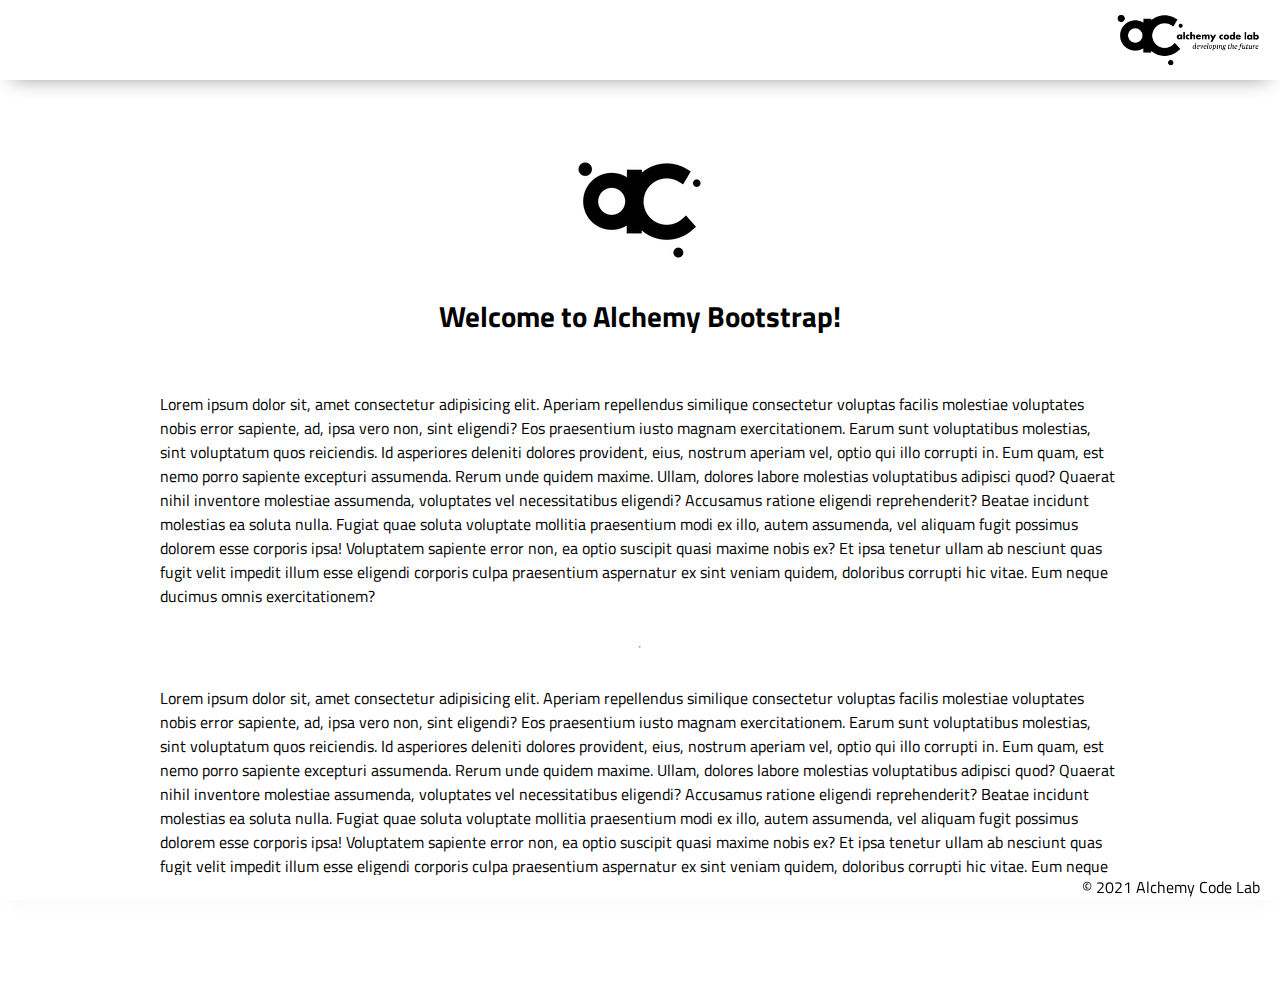
==== index.html @ 33aa9cdf "Initial commit" ====
<!DOCTYPE html>
<html lang="en">

<head>
    <meta charset="UTF-8">
    <meta name="viewport" content="width=device-width, initial-scale=1.0">
    <meta http-equiv="X-UA-Compatible" content="ie=edge">
    <link href="https://fonts.googleapis.com/css2?family=Titillium+Web:wght@300&display=swap" rel="stylesheet">
    <link rel="stylesheet" href="./styles/reset.css">
    <link rel="stylesheet" href="./styles/style.css">
    <link rel="stylesheet" href="./styles/home.css">
    <title>Document</title>
</head>

<body>
    <header>
        <div class="gutter-right logo">
            <img src="./assets/big-logo.png" />
        </div>
    </header>
    <main>
        <section class="main-section">
            <img class="main-logo" src="./assets/alchemy-logo.png" />
            <h2>
                Welcome to Alchemy Bootstrap!
            </h2>

            <p>
                Lorem ipsum dolor sit, amet consectetur adipisicing elit. Aperiam repellendus similique consectetur
                voluptas facilis molestiae voluptates nobis error sapiente, ad, ipsa vero non, sint eligendi? Eos
                praesentium iusto magnam exercitationem.
                Earum sunt voluptatibus molestias, sint voluptatum quos reiciendis. Id asperiores deleniti dolores
                provident, eius, nostrum aperiam vel, optio qui illo corrupti in. Eum quam, est nemo porro sapiente
                excepturi assumenda.
                Rerum unde quidem maxime. Ullam, dolores labore molestias voluptatibus adipisci quod? Quaerat nihil
                inventore molestiae assumenda, voluptates vel necessitatibus eligendi? Accusamus ratione eligendi
                reprehenderit? Beatae incidunt molestias ea soluta nulla.
                Fugiat quae soluta voluptate mollitia praesentium modi ex illo, autem assumenda, vel aliquam fugit
                possimus dolorem esse corporis ipsa! Voluptatem sapiente error non, ea optio suscipit quasi maxime nobis
                ex?
                Et ipsa tenetur ullam ab nesciunt quas fugit velit impedit illum esse eligendi corporis culpa
                praesentium aspernatur ex sint veniam quidem, doloribus corrupti hic vitae. Eum neque ducimus omnis
                exercitationem?
            </p>
            <hr />
            <p>
                Lorem ipsum dolor sit, amet consectetur adipisicing elit. Aperiam repellendus similique consectetur
                voluptas facilis molestiae voluptates nobis error sapiente, ad, ipsa vero non, sint eligendi? Eos
                praesentium iusto magnam exercitationem.
                Earum sunt voluptatibus molestias, sint voluptatum quos reiciendis. Id asperiores deleniti dolores
                provident, eius, nostrum aperiam vel, optio qui illo corrupti in. Eum quam, est nemo porro sapiente
                excepturi assumenda.
                Rerum unde quidem maxime. Ullam, dolores labore molestias voluptatibus adipisci quod? Quaerat nihil
                inventore molestiae assumenda, voluptates vel necessitatibus eligendi? Accusamus ratione eligendi
                reprehenderit? Beatae incidunt molestias ea soluta nulla.
                Fugiat quae soluta voluptate mollitia praesentium modi ex illo, autem assumenda, vel aliquam fugit
                possimus dolorem esse corporis ipsa! Voluptatem sapiente error non, ea optio suscipit quasi maxime nobis
                ex?
                Et ipsa tenetur ullam ab nesciunt quas fugit velit impedit illum esse eligendi corporis culpa
                praesentium aspernatur ex sint veniam quidem, doloribus corrupti hic vitae. Eum neque ducimus omnis
                exercitationem?
            </p>

        </section>
    </main>
    <footer>
        <div class="copy gutter-right">&copy; 2021 Alchemy Code Lab</div>
    </footer>

    <script type="module" src="./app.js"></script>
</body>

</html>
---- styles/style.css ----
body {
    /* feel free to update these css variables for a quick theme */
    
    --color1: white;
    --color2: white;
    --color3: white;
    --color4: white;
    --color5: white;
    
    /* https://coolors.co/generate and click export -> scss to get the colors to copy and paste below*/
        
    /* --color1: hsla(349, 69%, 76%, 1);
    --color2: hsla(207, 67%, 44%, 1);
    --color3: hsla(200, 61%, 56%, 1);
    --color4: hsla(187, 41%, 94%, 1);
    --color5: hsla(170, 28%, 95%, 1); */

    /* --color1: hsla(45, 86%, 83%, 1);
    --color2: hsla(135, 65%, 98%, 1);
    --color3: hsla(315, 37%, 86%, 1);
    --color4: hsla(45, 73%, 98%, 1);
    --color5: hsla(224, 40%, 79%, 1); */
    
    --header-height: 80px;
    --shadow: 0px 10px 20px -12px rgba(0,0,0,0.45);
    --gutter: 30px;
    --footer-height: 25px;
    
    font-family: 'Titillium Web', sans-serif;
    background-color: var(--color2);
}

main {
    display: flex;
    flex-direction: column;
    justify-content: center;
    align-items: center;
    margin-bottom: calc(var(--footer-height));
}

section {
    background-color: var(--color5);
    max-width: 80%;
    display: flex;
    flex-direction: column;
    justify-content: center;
    align-items: center;
    padding-top: var(--gutter);
    padding-bottom: var(--gutter);
    margin-top: var(--gutter);
    margin-bottom: var(--gutter);
    border: solid 2px var(--color1);
}

header {
    display: flex;
    justify-content: flex-end;
    background-color: var(--color3);
    height: var(--header-height);
    box-shadow: var(--shadow);
}


h2 {
    font-size: 1.8rem;
    font-weight: bold;
}

.gutter-right {
    margin-right: 20px;
}

header img {
    height: var(--header-height);
}

p {
    margin: var(--gutter);
}
  
footer {
    position: fixed;
    width: 100%;
    bottom: 0;
    height: var(--footer-height);
    display: flex;
    justify-content: flex-end;
    background-color: var(--color3);
    box-shadow: var(--shadow);
}
---- styles/home.css ----
/* add home page styles here */
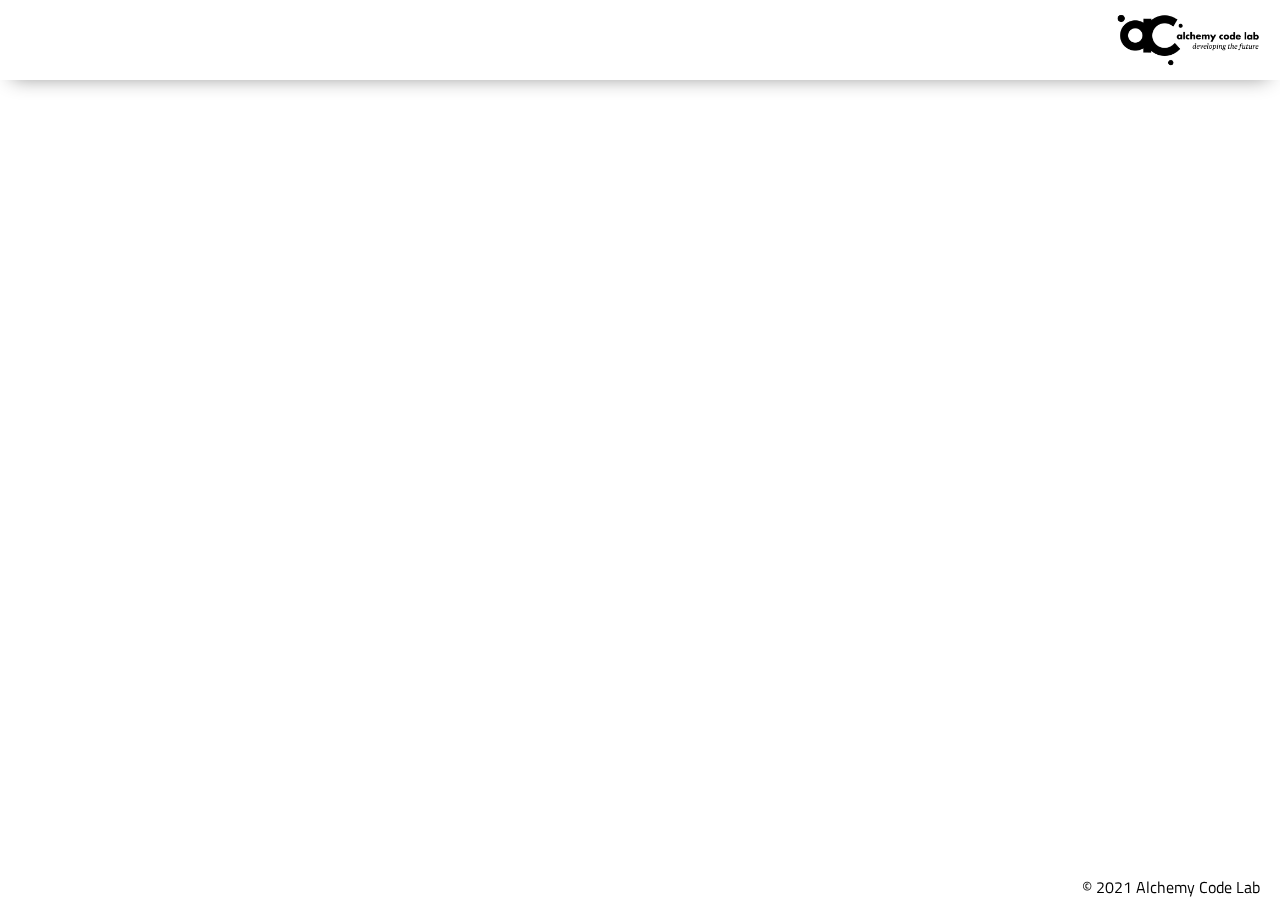
==== commit 0b044de4: "added first renderFunction" ====
--- a/index.html
+++ b/index.html
@@ -19,49 +19,6 @@
         </div>
     </header>
     <main>
-        <section class="main-section">
-            <img class="main-logo" src="./assets/alchemy-logo.png" />
-            <h2>
-                Welcome to Alchemy Bootstrap!
-            </h2>
-
-            <p>
-                Lorem ipsum dolor sit, amet consectetur adipisicing elit. Aperiam repellendus similique consectetur
-                voluptas facilis molestiae voluptates nobis error sapiente, ad, ipsa vero non, sint eligendi? Eos
-                praesentium iusto magnam exercitationem.
-                Earum sunt voluptatibus molestias, sint voluptatum quos reiciendis. Id asperiores deleniti dolores
-                provident, eius, nostrum aperiam vel, optio qui illo corrupti in. Eum quam, est nemo porro sapiente
-                excepturi assumenda.
-                Rerum unde quidem maxime. Ullam, dolores labore molestias voluptatibus adipisci quod? Quaerat nihil
-                inventore molestiae assumenda, voluptates vel necessitatibus eligendi? Accusamus ratione eligendi
-                reprehenderit? Beatae incidunt molestias ea soluta nulla.
-                Fugiat quae soluta voluptate mollitia praesentium modi ex illo, autem assumenda, vel aliquam fugit
-                possimus dolorem esse corporis ipsa! Voluptatem sapiente error non, ea optio suscipit quasi maxime nobis
-                ex?
-                Et ipsa tenetur ullam ab nesciunt quas fugit velit impedit illum esse eligendi corporis culpa
-                praesentium aspernatur ex sint veniam quidem, doloribus corrupti hic vitae. Eum neque ducimus omnis
-                exercitationem?
-            </p>
-            <hr />
-            <p>
-                Lorem ipsum dolor sit, amet consectetur adipisicing elit. Aperiam repellendus similique consectetur
-                voluptas facilis molestiae voluptates nobis error sapiente, ad, ipsa vero non, sint eligendi? Eos
-                praesentium iusto magnam exercitationem.
-                Earum sunt voluptatibus molestias, sint voluptatum quos reiciendis. Id asperiores deleniti dolores
-                provident, eius, nostrum aperiam vel, optio qui illo corrupti in. Eum quam, est nemo porro sapiente
-                excepturi assumenda.
-                Rerum unde quidem maxime. Ullam, dolores labore molestias voluptatibus adipisci quod? Quaerat nihil
-                inventore molestiae assumenda, voluptates vel necessitatibus eligendi? Accusamus ratione eligendi
-                reprehenderit? Beatae incidunt molestias ea soluta nulla.
-                Fugiat quae soluta voluptate mollitia praesentium modi ex illo, autem assumenda, vel aliquam fugit
-                possimus dolorem esse corporis ipsa! Voluptatem sapiente error non, ea optio suscipit quasi maxime nobis
-                ex?
-                Et ipsa tenetur ullam ab nesciunt quas fugit velit impedit illum esse eligendi corporis culpa
-                praesentium aspernatur ex sint veniam quidem, doloribus corrupti hic vitae. Eum neque ducimus omnis
-                exercitationem?
-            </p>
-
-        </section>
     </main>
     <footer>
         <div class="copy gutter-right">&copy; 2021 Alchemy Code Lab</div>
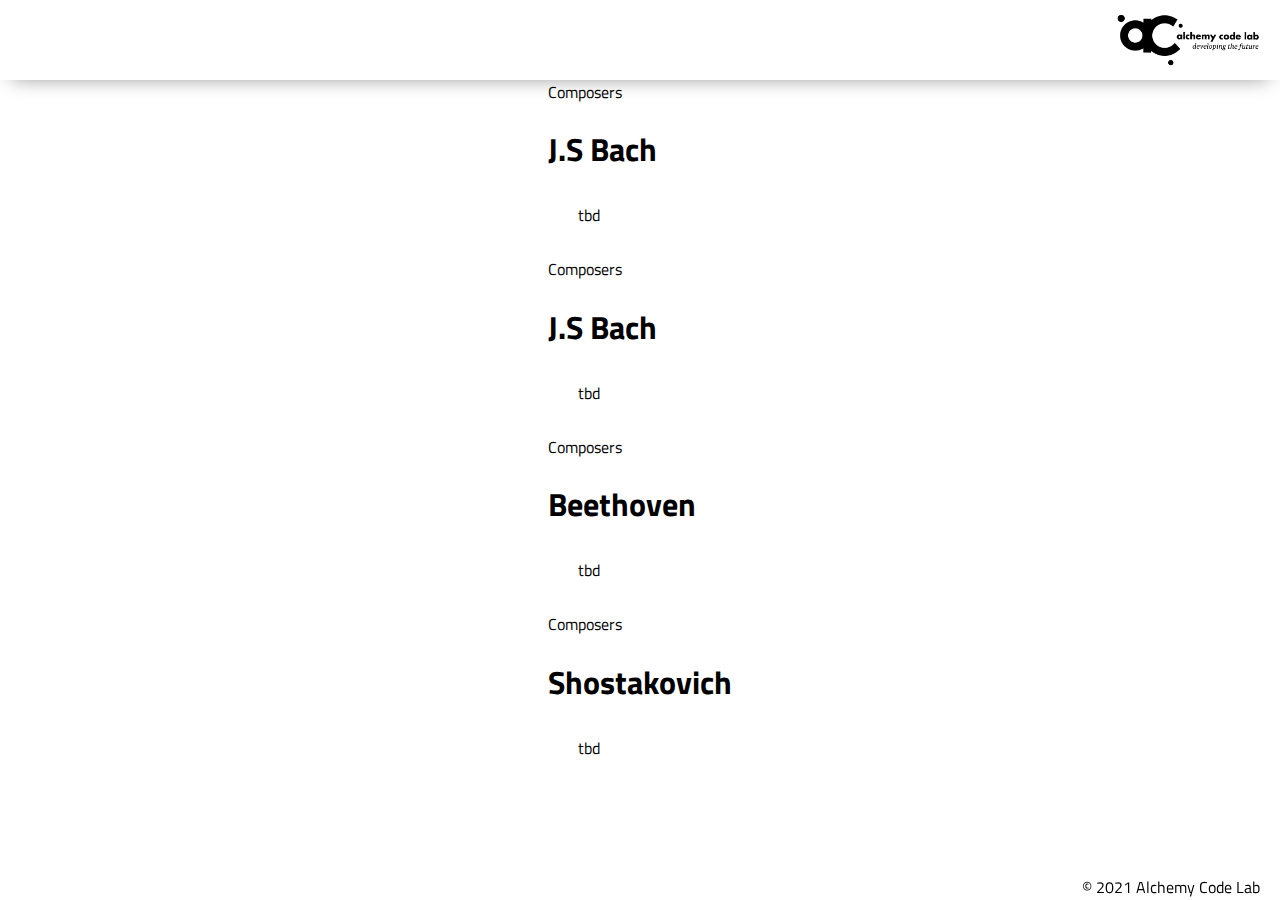
==== commit 631bf084: "renderComposerNames function passed test" ====
--- a/index.html
+++ b/index.html
@@ -19,6 +19,13 @@
         </div>
     </header>
     <main>
+        <div id="composers">
+            <div>
+                Composers
+                <h1>J.S Bach</h1>
+                <p>tbd</p>
+            </div>
+        </div>
     </main>
     <footer>
         <div class="copy gutter-right">&copy; 2021 Alchemy Code Lab</div>
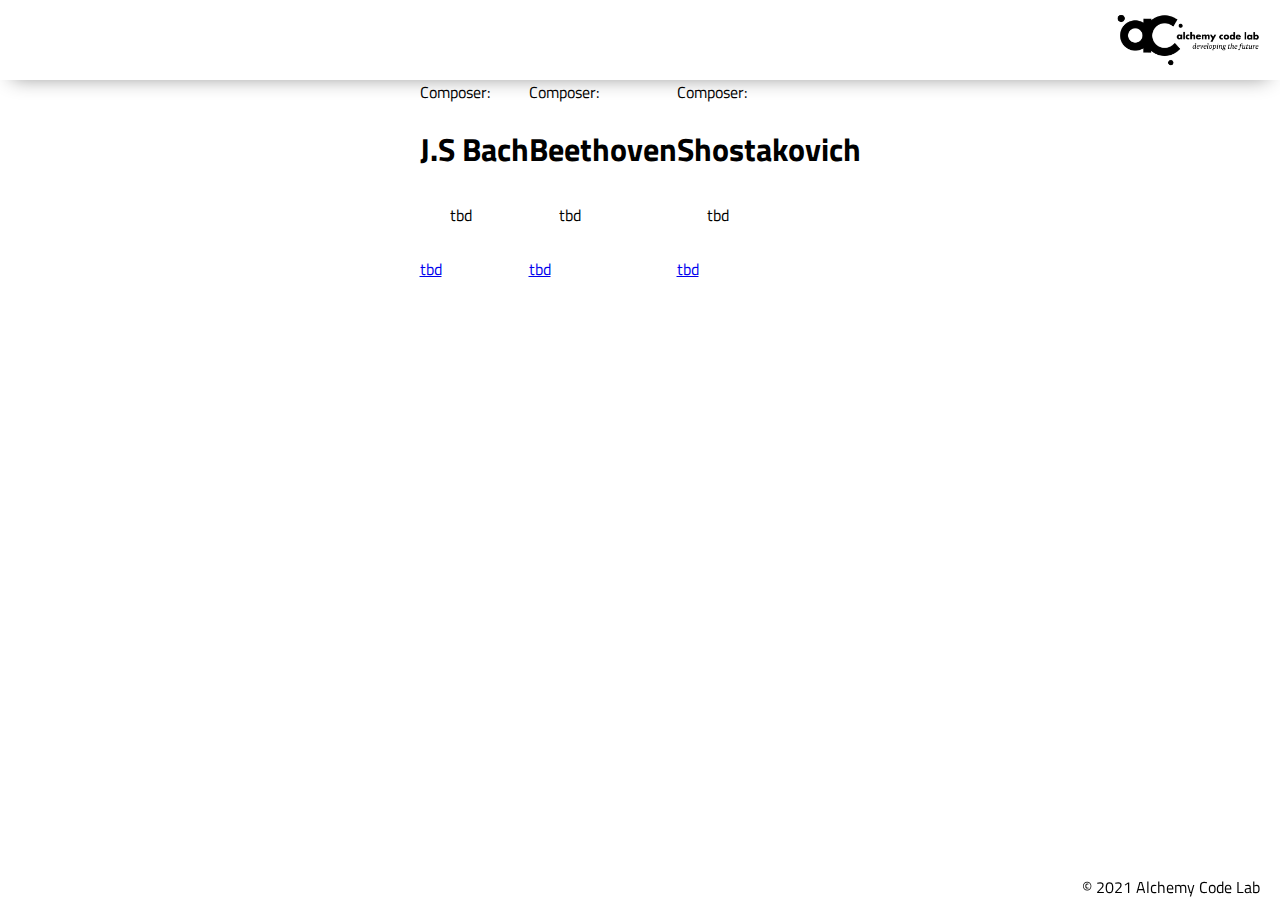
==== commit 8fffca7e: "added links to composer-details" ====
--- a/index.html
+++ b/index.html
@@ -20,11 +20,6 @@
     </header>
     <main>
         <div id="composers">
-            <div>
-                Composers
-                <h1>J.S Bach</h1>
-                <p>tbd</p>
-            </div>
         </div>
     </main>
     <footer>
--- a/styles/style.css
+++ b/styles/style.css
@@ -89,3 +89,5 @@
     background-color: var(--color3);
     box-shadow: var(--shadow);
 }
+
+
--- a/styles/home.css
+++ b/styles/home.css
@@ -1 +1,3 @@
-/* add home page styles here */+#composers {
+    display: flex;
+}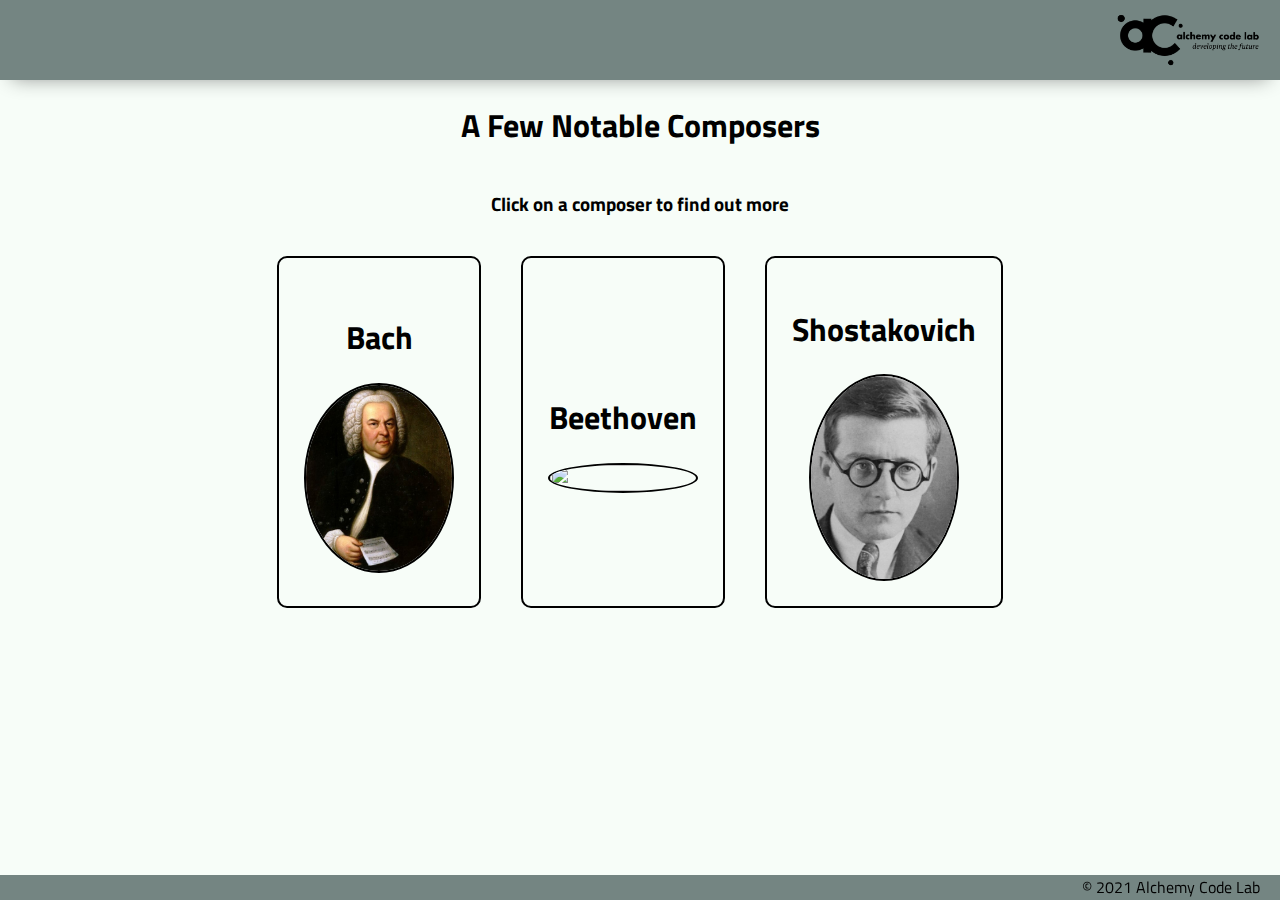
==== commit d0e4f90d: "added minor styling" ====
--- a/index.html
+++ b/index.html
@@ -19,6 +19,8 @@
         </div>
     </header>
     <main>
+        <h1>A Few Notable Composers</h1>
+        <h3>Click on a composer to find out more</h3>
         <div id="composers">
         </div>
     </main>
--- a/styles/style.css
+++ b/styles/style.css
@@ -16,11 +16,11 @@
     --color4: hsla(187, 41%, 94%, 1);
     --color5: hsla(170, 28%, 95%, 1); */
 
-    /* --color1: hsla(45, 86%, 83%, 1);
+    --color1: hsla(45, 86%, 83%, 1);
     --color2: hsla(135, 65%, 98%, 1);
-    --color3: hsla(315, 37%, 86%, 1);
+    --color3: rgb(116, 133, 130);
     --color4: hsla(45, 73%, 98%, 1);
-    --color5: hsla(224, 40%, 79%, 1); */
+    --color5: hsla(224, 40%, 79%, 1);
     
     --header-height: 80px;
     --shadow: 0px 10px 20px -12px rgba(0,0,0,0.45);
--- a/styles/home.css
+++ b/styles/home.css
@@ -1,3 +1,50 @@
 #composers {
     display: flex;
-}+    justify-content: center;
+    width: 50%;
+}
+
+.composers{
+    display: flex;
+    width: 45%;
+    flex-direction: column;
+    align-items: center;
+    border: solid black 2px;
+    border-radius: 10px;
+    padding: 25px;
+    margin: 20px;
+    justify-content: center;
+}
+
+.composers img {
+    width: 150px;
+    height: 100%;
+    border-radius: 50%;
+    border: solid black 2px;
+}
+
+.composers2{
+    display: flex;
+    width: 40%;
+    flex-direction: column;
+    align-items: center;
+    border: solid black 2px;
+    border-radius: 10px;
+    padding: 25px;
+    margin: 20px;
+    justify-content: center;
+    background-color: blanchedalmond;
+    opacity: 90%;
+}
+
+.composers2 img {
+    width: 40%;
+    border-radius: 50%;
+    border: solid black 2px;
+}
+
+#home {
+    display: flex;
+    justify-content: center;
+    color: black;
+}
